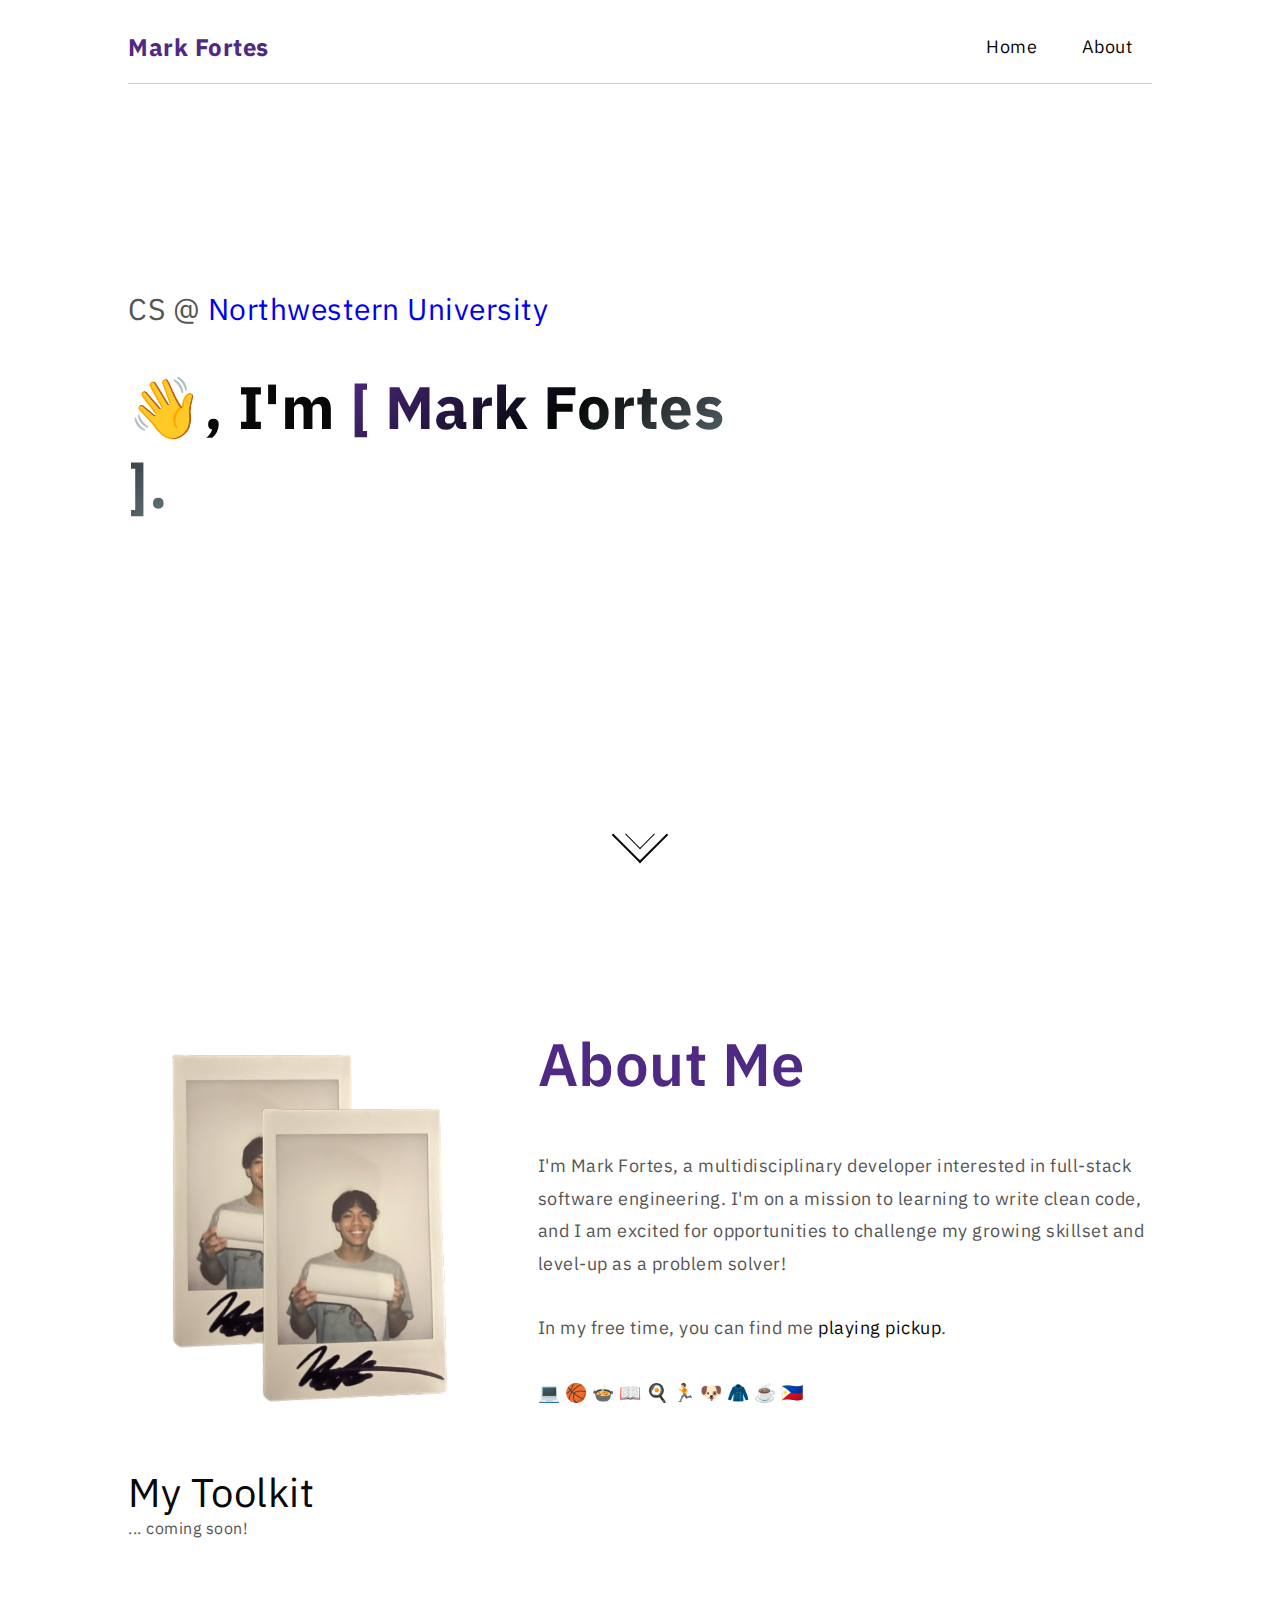
==== index.html @ 52447f6c "changed About Me photo, replaced last section, WIP" ====
<!DOCTYPE html>
<html lang="en">
<head>  
    <meta charset="UTF-8">
    <meta http-equiv="X-UA-Compatible" content="IE=edge">
    <meta name="viewport" content="width=device-width, initial-scale=1.0">
    <title>Personal Website</title>
    <link rel="stylesheet" href="style.css">
    <link rel="preconnect" href="https://fonts.googleapis.com">
    <link rel="preconnect" href="https://fonts.gstatic.com" crossorigin>
    <link href="https://fonts.googleapis.com/css2?family=Anuphan&display=swap" rel="stylesheet">

</head>
<body>
    <div id="header">
        <div class="container" id="Home">
            <nav>
                <h2 class="logo">Mark Fortes</h2>
                <ul>
                    <li><a href="#Home">Home</a></li>
                    <li><a href="#About">About</a></li>
                    <!-- <li><a href="#">Experience</a></li>
                    <li><a href="#">Projects</a></li>
                    <li><a href="#">Contact</a></li> -->
                </ul>
            </nav>
            <hr>
            <div class="header-text">
                <p>CS @ <span class="NU"><a class="link" href="https://www.northwestern.edu/">Northwestern University</a></span></p>
                <br>
                <img class= "me-img" src="images/me1.jpg" alt="me">
                <h1 class="title_name">👋, I'm <span class="my-name">[ Mark Fortes ].</span></h1>
            </div>
        </div>
        <div class="arrow">
        </div>
    </div>
    <div id="About">
        <div class="container">
            <div class="row">
                <div class="about-col-1">
                    <div class="image-stack">
                        <div class="image-top">
                            <img src="images/polaroid.png">
                        </div>
                        <div class="image-bottom">
                            <img src="images/polaroid.png">
                        </div>
                    </div>
                    
                </div>
                <div class="about-col-2">
                    <h1 class="sub-title">About Me</h1>
                    <br>
                    <p>
                        I'm Mark Fortes, a multidisciplinary developer interested in full-stack software engineering.
                        I'm on a mission to learning to write clean code, and I am excited for opportunities
                        to challenge my growing skillset and level-up as a problem solver!
                        <br>
                        <br>
                        In my free time, you can find me <span id="word"></span>.
                        <br>
                        <br>
                        💻  🏀  🍲  📖  🍳  🏃  🐶  🧥  ☕️  🇵🇭
                    </p>
                </div>
            </div>
            <br>
            <br>
            <div class="toolkit">
                <h1 class="toolkit-header">My Toolkit</h1>
                <p>... coming soon!</p>
            </div>

            </ul>
            
        </div>
    </div>
    <script src="scripts/main.js"></script>
</body>
</html>
---- style.css ----
*{
    margin:0;
    padding:0;
    font-family: 'Anuphan', sans-serif;
    box-sizing: border-box;
    scroll-behavior: smooth;
}

body{
    background: #fff;
    color: #555555;
    letter-spacing: 0.5px;
}

hr{
    background-color:#9e9e9e;
    height: 1px;
    border:none;
    opacity:50%;
}

#header, #about{
    width: 100%;
    height: 100vh;
    background-size: cover;
    background-position: center;
}

.container{
    padding: 10px 10%;
}

nav{
    display:flex;
    align-items: center;
    justify-content: space-between;
    flex-wrap: wrap;
    padding-top: 15px;
    padding-bottom: 15px;
}

.logo{
    color: #4E2A84
}

nav ul li{
    display: inline-block;
    list-style: none;
    margin: 10px 20px;
}

nav ul li a{
    color: #080808;
    text-decoration: none;
    font-size: 18px;
    position: relative;
    
}

nav ul li a::after{
    content: '';
    width: 0;
    height: 3px;
    background: #4E2A84;
    position: absolute;
    left: 0;
    bottom: -6px;
    transition: 0.5s;
}

nav ul li a:hover::after{
    width: 100%;

}

.header-text{
    margin-top: 20%;
    font-size: 30px;
}

.header-text h1{
    font-size: 60px;
    margin-top: 20px;
    display: inline;
}


.header-text h1 span{
    color: #4E2A84;
}

.NU{
    color: #4E2A84;
}

.link{
    text-decoration:none;
}

h1{
    color:#080808;
}

.my-name{
    background-size: auto auto;
    background-clip: border-box;
    background-size: 200% auto;
    background-image: linear-gradient(
    -225deg,
    #4E2A84 0%,
    #020504 29%,
    #99b0bc 67%,
    #ffae26 100%
    );
    animation: textclip 3s linear infinite;
    background-clip: text;
  -webkit-background-clip: text;
  -webkit-text-fill-color: transparent;
}

@keyframes textclip {
    to {
      background-position: 200% center;
    }
  }

.me-img{
    width: 378px;
    height: 425px;
    float: right;
    border-radius: 100%;
    position:relative;
    bottom: 175px;
    right:0px;
    animation: fadeIn 6s;
    -webkit-animation: fadeIn 6s;
    -moz-animation: fadeIn 6s;
    -o-animation: fadeIn 6s;
    -ms-animation: fadeIn 6s;
}

@keyframes fadeIn{
    0% {opacity: 0;}
    100% {opacity: 1;}
}

@-moz-keyframes fadeIn {
  0% { opacity: 0; }
  100% { opacity: 1; }
}

@-webkit-keyframes fadeIn {
  0% { opacity: 0; }
  100% { opacity: 1; }
}

@-o-keyframes fadeIn {
  0% { opacity: 0; }
  100% { opacity: 1; }
}

@-ms-keyframes fadeIn {
  0% { opacity: 0; }
  100% { opacity: 1; }
}

.arrow, .arrow:before{
    position:absolute;
    left:50%;
    animation: fadeIn 7s;
    -webkit-animation: fadeIn 7s;
    -moz-animation: fadeIn 7s;
    -o-animation: fadeIn 7s;
    -ms-animation: fadeIn 7s;
}
  

.arrow{
    width:40px;
    height:40px;
    bottom: 5%;
    margin:-20px 0 0 -20px;
    -webkit-transform: rotate(45deg);
    -moz-transform: rotate(45deg);
    -o-transform: rotate(45deg);
    -ms-transform: rotate(45deg);
    transform: rotate(45deg);
    border-top:none;
    border-left:none;
    border-bottom:2px #080808 solid;
    border-right:2px #080808 solid;
}

.arrow:before{
    content:'';
    height:20px;
    width:20px;
    top:50%;
    margin:-10px 0 0 -10px;
    border-top:none;
    border-left:none;
    border-bottom: 1px #080808 solid;
    border-right: 1px #080808 solid;
    animation-duration: 2s;
    animation-iteration-count: infinite;
    animation-name:arrow;
}

@keyframes arrow{
    0% {opacity: 1;}
    100% {
        opacity: 0;
        transform: translate(-10px, -10px);
    }
}

#About{
    padding: 100px 0px 0px 0px;
    height: 100vh;
}

.row{
    display:flex;
    justify-content: space-between;
    flex-wrap: wrap;
}

.about-col-1{
    flex-basis: 35%;
}

.image-stack{
    display:grid;
    position:relative;
    grid-template-columns: repeat(12, lfr);
}

.image-bottom{
    grid-column: 4 / -1;
    grid-row: 1;
    display:block;
}

.image-top{
    grid-column: 2 / span 3;
    grid-row: 1;
    padding-top: 20%;
    z-index: 1;
    display:block;

}

.about-col-1 img{
    width:100%;
    border-radius: 7%;
}

.about-col-2{
    flex-basis:60%;
    line-height: 1.8;
    font-size: 18px;
}

#word{
    color:#080808;
}

.sub-title{
    font-size:60px;
    font-weight:600;
    color: #4E2A84;
}

#services{
    padding: 30px 0;
}

.services-list{
    display:grid;
    grid: auto-flow / 1fr;
    margin-top:50px;
    text-align:center;
}

.services-img{
    width:100px;
    display:block;
    margin-left: auto;
    margin-right: auto;
    margin-top: 15px;
}

.services-img1{
    width:112px;
    display:block;
    margin-left: auto;
    margin-right: auto;
    margin-top: 15px;
}

.toolkit-header {
    font-size:40px;
    font-weight:400;
    color: #080808;
}
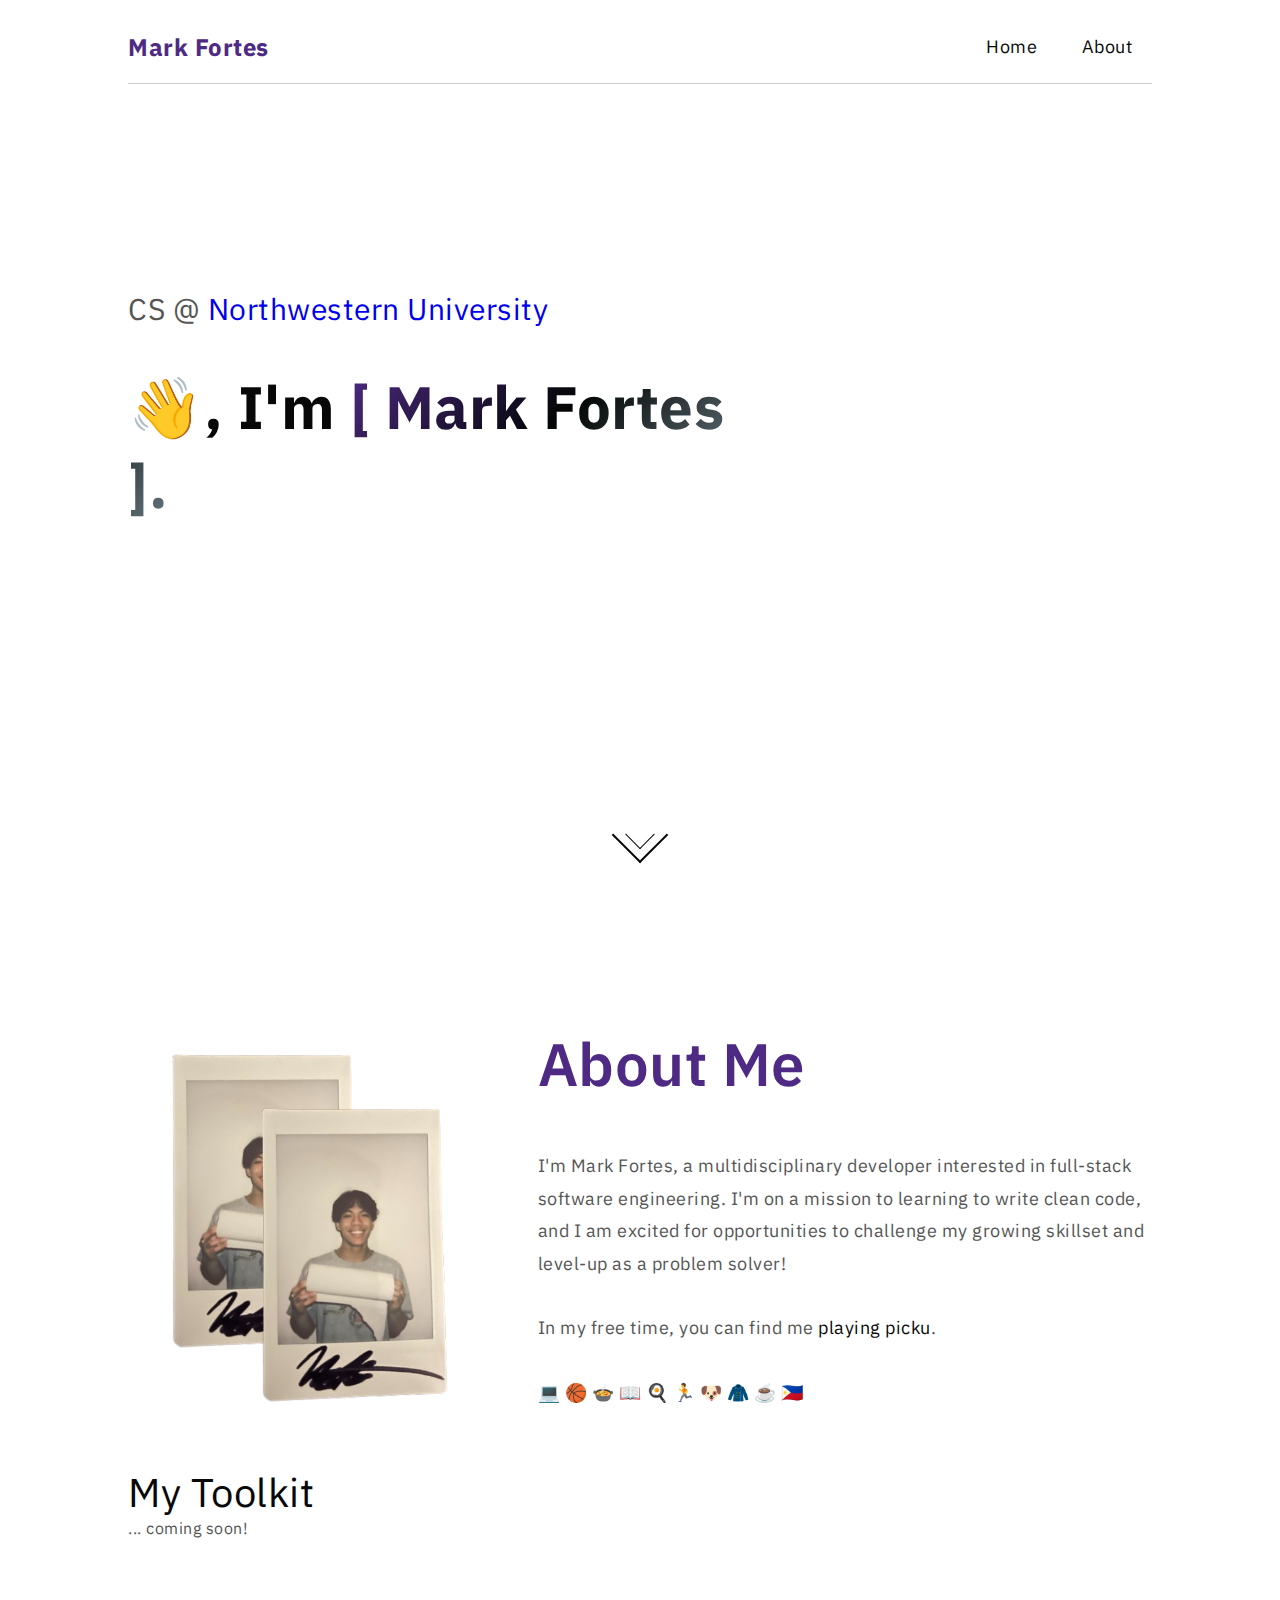
==== commit a332e3f3: "added js button click secret feature" ====
--- a/index.html
+++ b/index.html
@@ -15,7 +15,7 @@
     <div id="header">
         <div class="container" id="Home">
             <nav>
-                <h2 class="logo">Mark Fortes</h2>
+                <h2 id="logo">Mark Fortes</h2>
                 <ul>
                     <li><a href="#Home">Home</a></li>
                     <li><a href="#About">About</a></li>
--- a/style.css
+++ b/style.css
@@ -39,8 +39,9 @@
     padding-bottom: 15px;
 }
 
-.logo{
-    color: #4E2A84
+#logo{
+    color: #4E2A84;
+    cursor: pointer;
 }
 
 nav ul li{
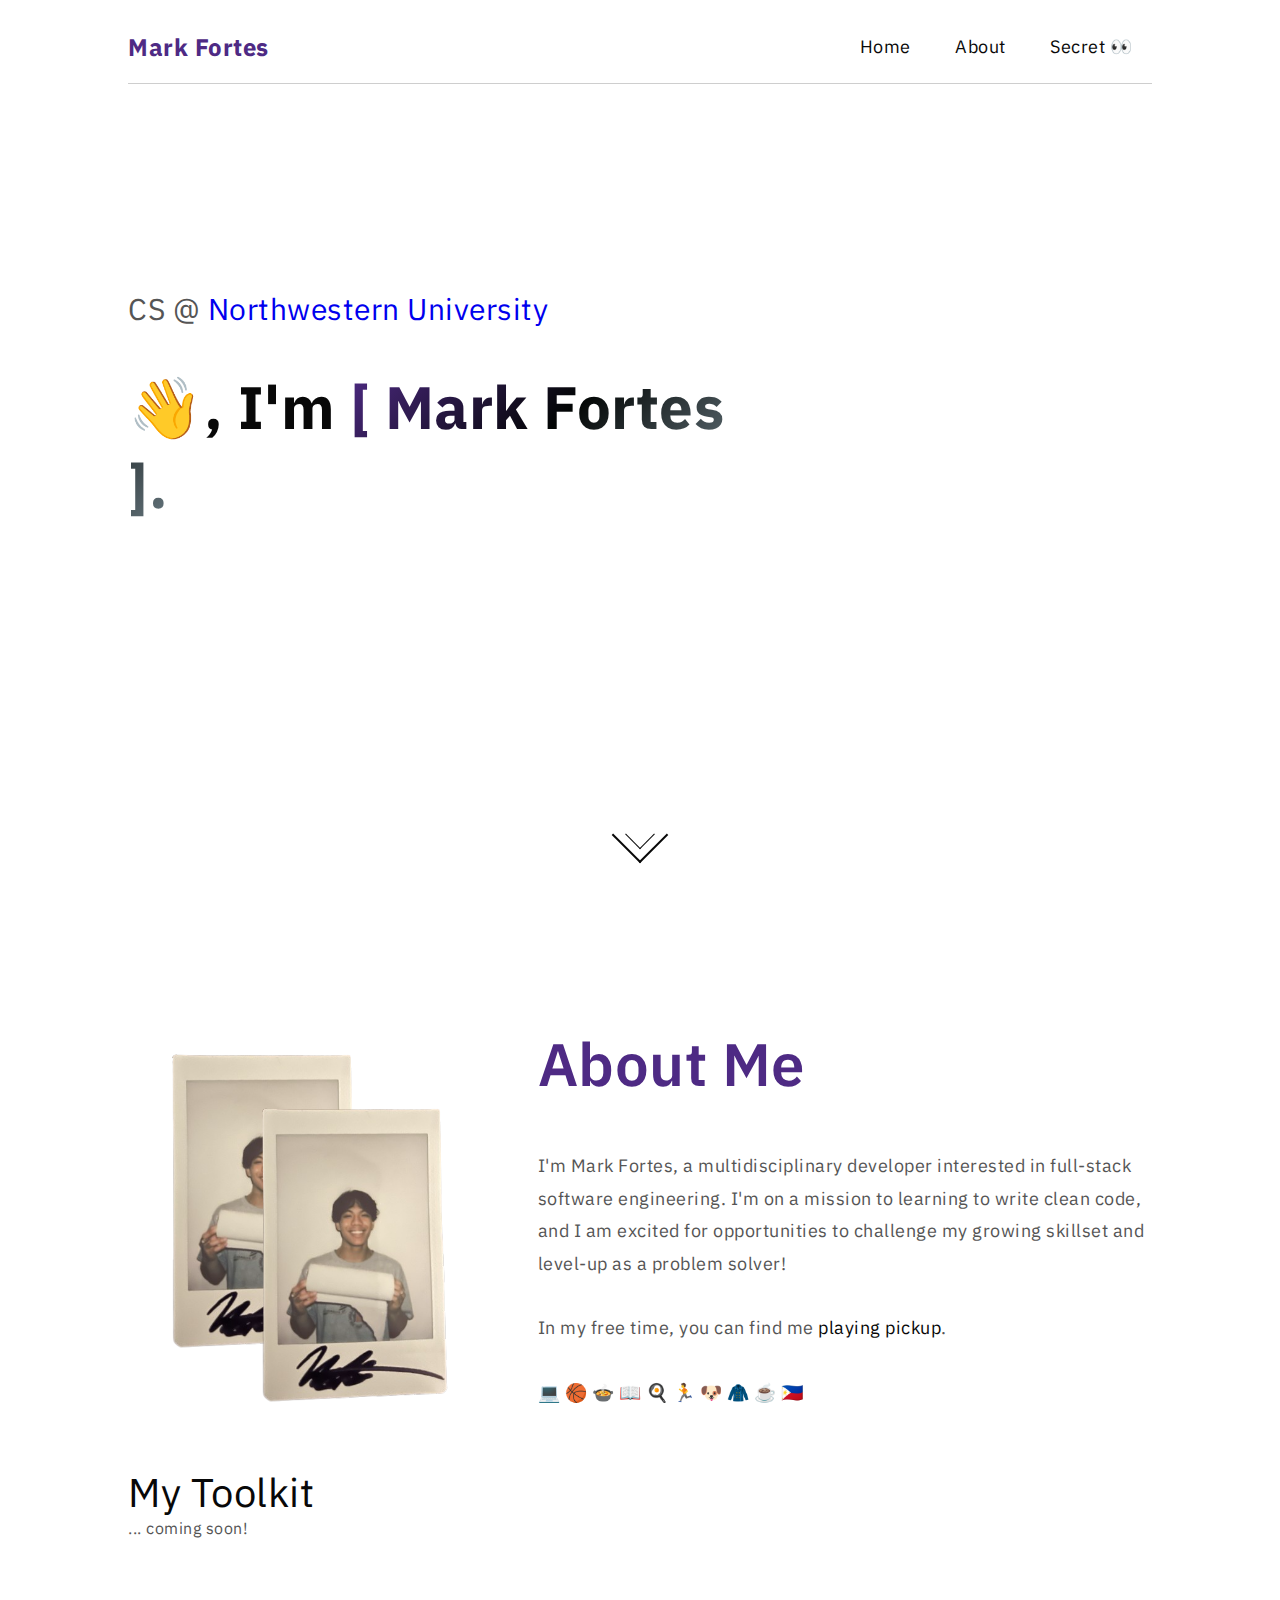
==== commit 99d6e91a: "surprise for special someone added" ====
--- a/index.html
+++ b/index.html
@@ -19,6 +19,7 @@
                 <ul>
                     <li><a href="#Home">Home</a></li>
                     <li><a href="#About">About</a></li>
+                    <li class="secret-button" onclick="showPasswordPrompt()"><a>Secret 👀</a> </li>
                     <!-- <li><a href="#">Experience</a></li>
                     <li><a href="#">Projects</a></li>
                     <li><a href="#">Contact</a></li> -->
--- a/style.css
+++ b/style.css
@@ -17,6 +17,10 @@
     height: 1px;
     border:none;
     opacity:50%;
+}
+
+.secret-button {
+    cursor: pointer;
 }
 
 #header, #about{
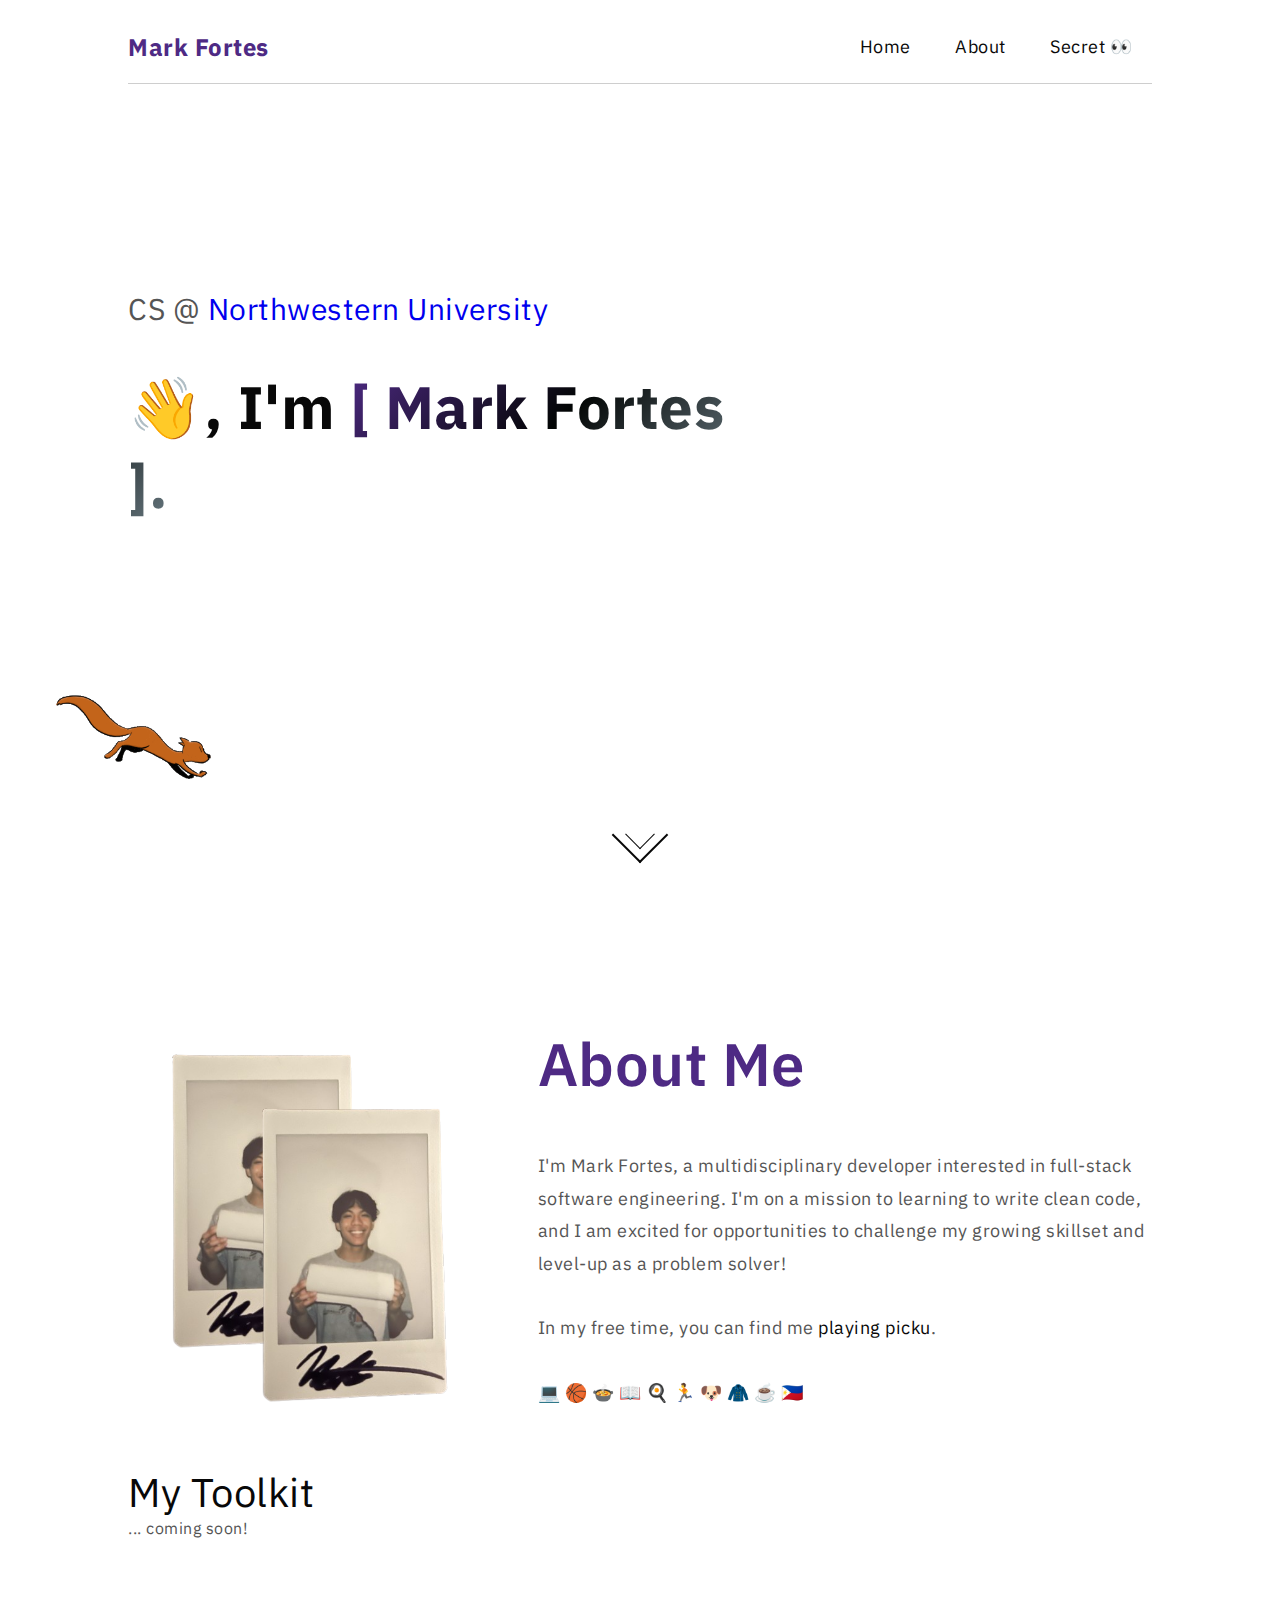
==== commit 2a062b49: "added cool interactive squirrel" ====
--- a/index.html
+++ b/index.html
@@ -36,6 +36,7 @@
         <div class="arrow">
         </div>
     </div>
+    <img id="animal" src="images/squirrel.gif" alt="">
     <div id="About">
         <div class="container">
             <div class="row">
--- a/style.css
+++ b/style.css
@@ -308,3 +308,30 @@
     font-weight:400;
     color: #080808;
 }
+
+#animal {
+    width: 300px;
+    height: auto;
+    bottom: 1%;
+    position: absolute;
+    animation: linear infinite;
+    animation-direction: normal;
+    animation-name: run;
+    animation-duration: 4s;
+    -webkit-animation: linear infinite;
+    -webkit-animation-name: run;
+    -webkit-animation-duration: 4s;
+    transition: transform 1s ease-in-out;
+  }
+  @keyframes run {
+    0% {
+      left: 0;
+    }
+    100% {
+      left: 100%;    
+    }
+  }
+
+  #animal.rotate {
+    transform: rotate(360deg);
+  }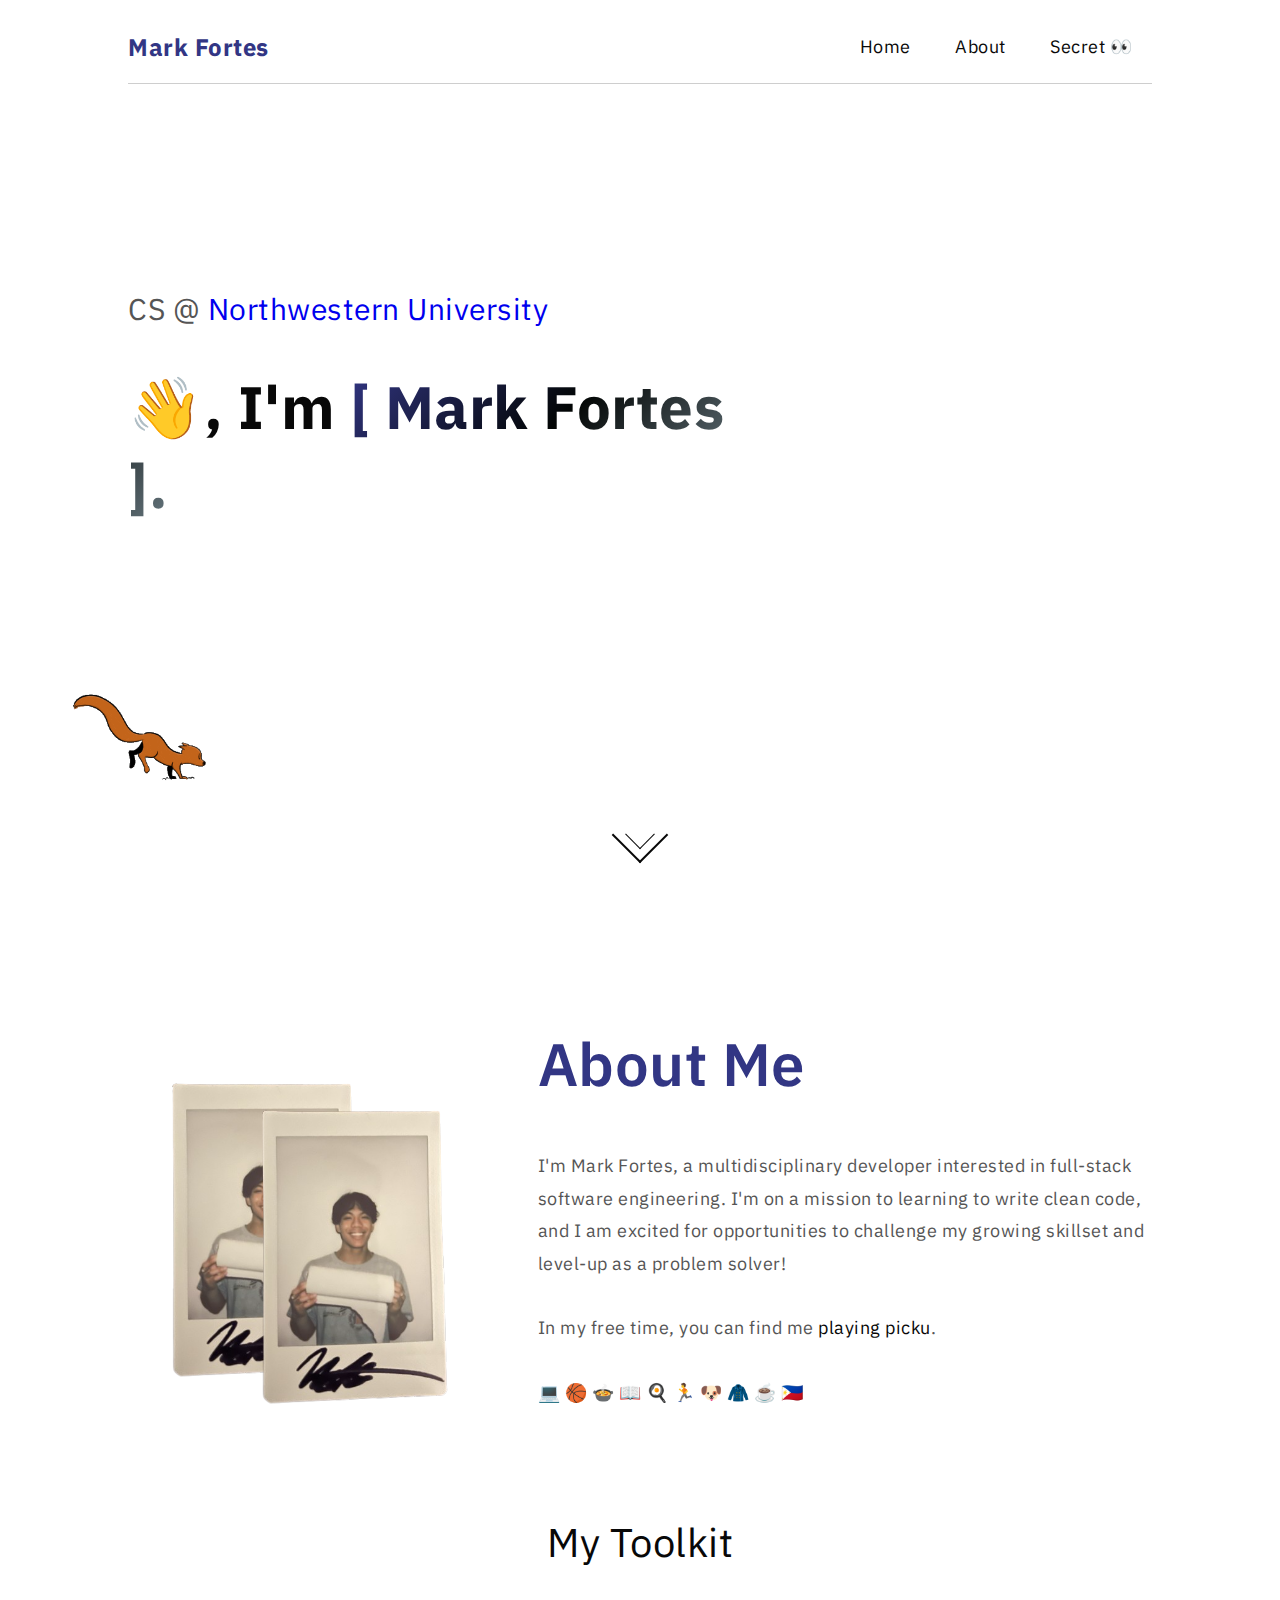
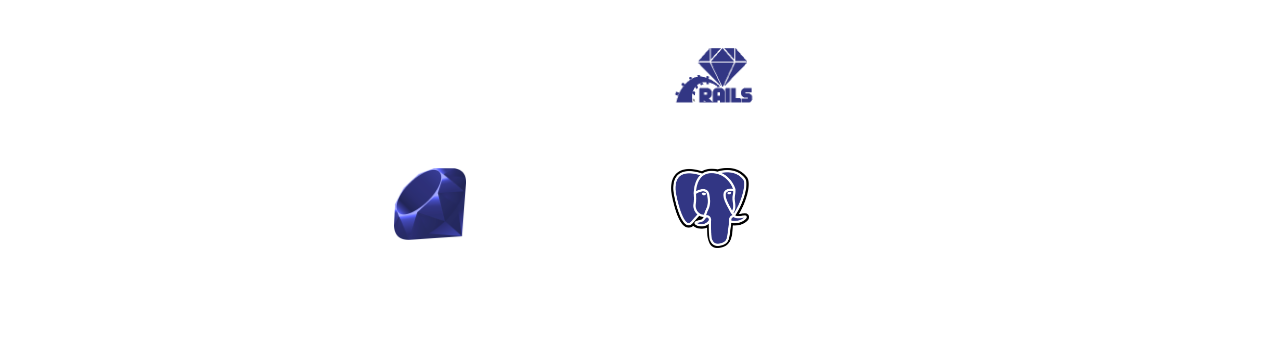
==== commit ab8ddd85: "added icons to toolkit section" ====
--- a/index.html
+++ b/index.html
@@ -3,13 +3,13 @@
 <head>  
     <meta charset="UTF-8">
     <meta http-equiv="X-UA-Compatible" content="IE=edge">
-    <meta name="viewport" content="width=device-width, initial-scale=1.0">
+    <meta name="viewport" content="width=device-width, initial-scale=1, maximum-scale=1, user-scalable=no">
     <title>Personal Website</title>
-    <link rel="stylesheet" href="style.css">
+    <link rel="stylesheet" href="styles.css">
     <link rel="preconnect" href="https://fonts.googleapis.com">
     <link rel="preconnect" href="https://fonts.gstatic.com" crossorigin>
     <link href="https://fonts.googleapis.com/css2?family=Anuphan&display=swap" rel="stylesheet">
-
+    <script src="https://kit.fontawesome.com/fab075e80c.js" crossorigin="anonymous"></script>
 </head>
 <body>
     <div id="header">
@@ -71,10 +71,59 @@
             <br>
             <div class="toolkit">
                 <h1 class="toolkit-header">My Toolkit</h1>
-                <p>... coming soon!</p>
+                <ul class="toolkit-list">
+                    <li>
+                        <div class="toolkit-item">
+                            <i class="fa-brands fa-html5 fa-5x"></i>
+                        </div>
+                    </li>
+                    <li>
+                        <div class="toolkit-item">
+                            <i class="fa-brands fa-python fa-5x"></i>
+                        </div>
+                    </li>
+                    <li>
+                        <div class="toolkit-item">
+                            <i class="fa-brands fa-square-js fa-5x"></i>
+                        </div>
+                    </li>
+                    <li>
+                        <div class="toolkit-item">
+                            <img class="rails" src="images/rails.png">
+                        </div>
+                    </li>
+                    <li>
+                        <div class="toolkit-item">
+                            <i class="fa-brands fa-react fa-5x"></i>
+                        </div>
+                    </li>
+                    <li>
+                        <div class="toolkit-item">
+                            <i class="fa-brands fa-square-git fa-5x"></i>
+                        </div>
+                    </li>
+                    <li>
+                        <div class="toolkit-item">
+                            <img class="ruby" src="images/ruby.png">
+                        </div>
+                    </li>
+                    <li>
+                        <div class="toolkit-item">
+                            <i class="fa-brands fa-github fa-5x"></i>
+                        </div>
+                    </li>
+                    <li>
+                        <div class="toolkit-item">
+                            <img src="images/elephant.png">
+                        </div>
+                    </li>
+                    <li>
+                        <div class="toolkit-item">
+                            <i class="fa-brands fa-css3-alt fa-5x"></i>
+                        </div>
+                    </li>
+                </ul>
             </div>
-
-            </ul>
             
         </div>
     </div>
--- a/styles.css
+++ b/styles.css
@@ -0,0 +1,432 @@
+/* Mobile Styles */
+@media only screen and (max-width: 768px) {
+    #header, #About {
+        height: auto;
+    }
+
+    .header-text {
+        margin-top: 10%;
+        font-size: 24px;
+    }
+
+    .me-img {
+        width: 100%;
+        height: auto;
+        position: static;
+        margin-top: 20px;
+    }
+
+    .arrow, .arrow:before {
+        display: none;
+    }
+
+    .about-col-1, .about-col-2 {
+        flex-basis: 100%;
+        text-align: center;
+    }
+
+    .image-stack {
+        display: block;
+    }
+}
+
+/* Tablet Styles */
+@media only screen and (min-width: 768px) and (max-width: 1024px) {
+    .header-text {
+        font-size: 36px;
+    }
+}
+
+
+*{
+    margin:0;
+    padding:0;
+    font-family: 'Anuphan', sans-serif;
+    box-sizing: border-box;
+    scroll-behavior: smooth;
+}
+
+body{
+    background: #fff;
+    color: #555555;
+    letter-spacing: 0.5px;
+}
+
+hr{
+    background-color:#9e9e9e;
+    height: 1px;
+    border:none;
+    opacity:50%;
+}
+
+.secret-button {
+    cursor: pointer;
+}
+
+#header, #about{
+    width: 100%;
+    height: 100vh;
+    background-size: cover;
+    background-position: center;
+}
+
+.container{
+    padding: 10px 10%;
+}
+
+nav{
+    display:flex;
+    align-items: center;
+    justify-content: space-between;
+    flex-wrap: wrap;
+    padding-top: 15px;
+    padding-bottom: 15px;
+}
+
+#logo{
+    color: #323684;
+    cursor: pointer;
+}
+
+nav ul li{
+    display: inline-block;
+    list-style: none;
+    margin: 10px 20px;
+}
+
+nav ul li a{
+    color: #080808;
+    text-decoration: none;
+    font-size: 18px;
+    position: relative;
+    
+}
+
+nav ul li a::after{
+    content: '';
+    width: 0;
+    height: 3px;
+    background: #323684;
+    position: absolute;
+    left: 0;
+    bottom: -6px;
+    transition: 0.5s;
+}
+
+nav ul li a:hover::after{
+    width: 100%;
+
+}
+
+.header-text{
+    margin-top: 20%;
+    font-size: 30px;
+}
+
+.header-text h1{
+    font-size: 60px;
+    margin-top: 20px;
+    display: inline;
+}
+
+
+.header-text h1 span{
+    color: #323684;
+}
+
+.NU{
+    color: #4E2A84;
+}
+
+.link{
+    text-decoration:none;
+}
+
+h1{
+    color:#080808;
+}
+
+.my-name{
+    background-size: auto auto;
+    background-clip: border-box;
+    background-size: 200% auto;
+    background-image: linear-gradient(
+    -225deg,
+    #323684 0%,
+    #020504 29%,
+    #99b0bc 67%,
+    #ffae26 100%
+    );
+    animation: textclip 3s linear infinite;
+    background-clip: text;
+  -webkit-background-clip: text;
+  -webkit-text-fill-color: transparent;
+}
+
+@keyframes textclip {
+    to {
+      background-position: 200% center;
+    }
+  }
+
+.me-img{
+    width: 378px;
+    height: 425px;
+    float: right;
+    border-radius: 100%;
+    position:relative;
+    bottom: 175px;
+    right:0px;
+    animation: fadeIn 6s;
+    -webkit-animation: fadeIn 6s;
+    -moz-animation: fadeIn 6s;
+    -o-animation: fadeIn 6s;
+    -ms-animation: fadeIn 6s;
+}
+
+@keyframes fadeIn{
+    0% {opacity: 0;}
+    100% {opacity: 1;}
+}
+
+@-moz-keyframes fadeIn {
+  0% { opacity: 0; }
+  100% { opacity: 1; }
+}
+
+@-webkit-keyframes fadeIn {
+  0% { opacity: 0; }
+  100% { opacity: 1; }
+}
+
+@-o-keyframes fadeIn {
+  0% { opacity: 0; }
+  100% { opacity: 1; }
+}
+
+@-ms-keyframes fadeIn {
+  0% { opacity: 0; }
+  100% { opacity: 1; }
+}
+
+.arrow, .arrow:before{
+    position:absolute;
+    left:50%;
+    animation: fadeIn 7s;
+    -webkit-animation: fadeIn 7s;
+    -moz-animation: fadeIn 7s;
+    -o-animation: fadeIn 7s;
+    -ms-animation: fadeIn 7s;
+}
+  
+
+.arrow{
+    width:40px;
+    height:40px;
+    bottom: 5%;
+    margin:-20px 0 0 -20px;
+    -webkit-transform: rotate(45deg);
+    -moz-transform: rotate(45deg);
+    -o-transform: rotate(45deg);
+    -ms-transform: rotate(45deg);
+    transform: rotate(45deg);
+    border-top:none;
+    border-left:none;
+    border-bottom:2px #080808 solid;
+    border-right:2px #080808 solid;
+}
+
+.arrow:before{
+    content:'';
+    height:20px;
+    width:20px;
+    top:50%;
+    margin:-10px 0 0 -10px;
+    border-top:none;
+    border-left:none;
+    border-bottom: 1px #080808 solid;
+    border-right: 1px #080808 solid;
+    animation-duration: 2s;
+    animation-iteration-count: infinite;
+    animation-name:arrow;
+}
+
+@keyframes arrow{
+    0% {opacity: 1;}
+    100% {
+        opacity: 0;
+        transform: translate(-10px, -10px);
+    }
+}
+
+#About{
+    padding: 100px 0px 0px 0px;
+    height: 100vh;
+}
+
+.row{
+    display:flex;
+    justify-content: space-between;
+    flex-wrap: wrap;
+}
+
+.about-col-1{
+    flex-basis: 35%;
+}
+
+.image-stack{
+    display:grid;
+    position:relative;
+    grid-template-columns: repeat(12, lfr);
+}
+
+.image-bottom{
+    grid-column: 4 / -1;
+    grid-row: 1;
+    display:block;
+}
+
+.image-top{
+    grid-column: 2 / span 3;
+    grid-row: 1;
+    padding-top: 20%;
+    z-index: 1;
+    display:block;
+
+}
+
+.about-col-1 img{
+    width:100%;
+    border-radius: 7%;
+}
+
+.about-col-2{
+    flex-basis:60%;
+    line-height: 1.8;
+    font-size: 18px;
+}
+
+#word{
+    color:#080808;
+}
+
+.sub-title{
+    font-size:60px;
+    font-weight:600;
+    color: #323684;
+}
+
+#services{
+    padding: 30px 0;
+}
+
+.services-list{
+    display:grid;
+    grid: auto-flow / 1fr;
+    margin-top:50px;
+    text-align:center;
+}
+
+.services-img{
+    width:100px;
+    display:block;
+    margin-left: auto;
+    margin-right: auto;
+    margin-top: 15px;
+}
+
+.services-img1{
+    width:112px;
+    display:block;
+    margin-left: auto;
+    margin-right: auto;
+    margin-top: 15px;
+}
+
+.toolkit-header {
+    font-size:40px;
+    font-weight:400;
+    color: #080808;
+}
+
+#animal {
+    width: 300px;
+    height: auto;
+    bottom: 1%;
+    position: absolute;
+    animation: linear infinite;
+    animation-direction: normal;
+    animation-name: run;
+    animation-duration: 4s;
+    -webkit-animation: linear infinite;
+    -webkit-animation-name: run;
+    -webkit-animation-duration: 4s;
+    transition: transform 1s ease-in-out;
+  }
+  @keyframes run {
+    0% {
+      left: 0;
+    }
+    100% {
+      left: 100%;    
+    }
+  }
+
+  #animal.rotate {
+    transform: rotate(360deg);
+  }
+
+  .toolkit {
+    padding: 50px 0;
+    text-align: center;
+}
+
+.toolkit-header {
+    font-size: 40px;
+    font-weight: 400;
+    color: #080808;
+    margin-bottom: 30px;
+}
+
+.toolkit-list {
+    list-style: none;
+    display: flex;
+    justify-content: center;
+    flex-wrap: wrap;
+    max-width: 960px;
+    margin: 0 auto;
+}
+
+.toolkit-item {
+    width: 80px;
+    height: 80px;
+    margin: 30px;
+    position: relative;
+    perspective: 1000px;
+}
+
+.toolkit-item i, img {
+    width: 100%;
+    height: 100%;
+    object-fit: contain;
+    transition: transform 0.5s;
+    color: #323684;
+}
+
+.toolkit-item:hover i {
+    transform: rotateY(360deg);
+}
+
+.toolkit-item:hover img {
+    transform: rotateY(360deg);
+}
+
+.ruby {
+    width: 90%;
+    height: 90%;
+}
+
+.rails {
+    width: 120%;
+    height: 120%;
+}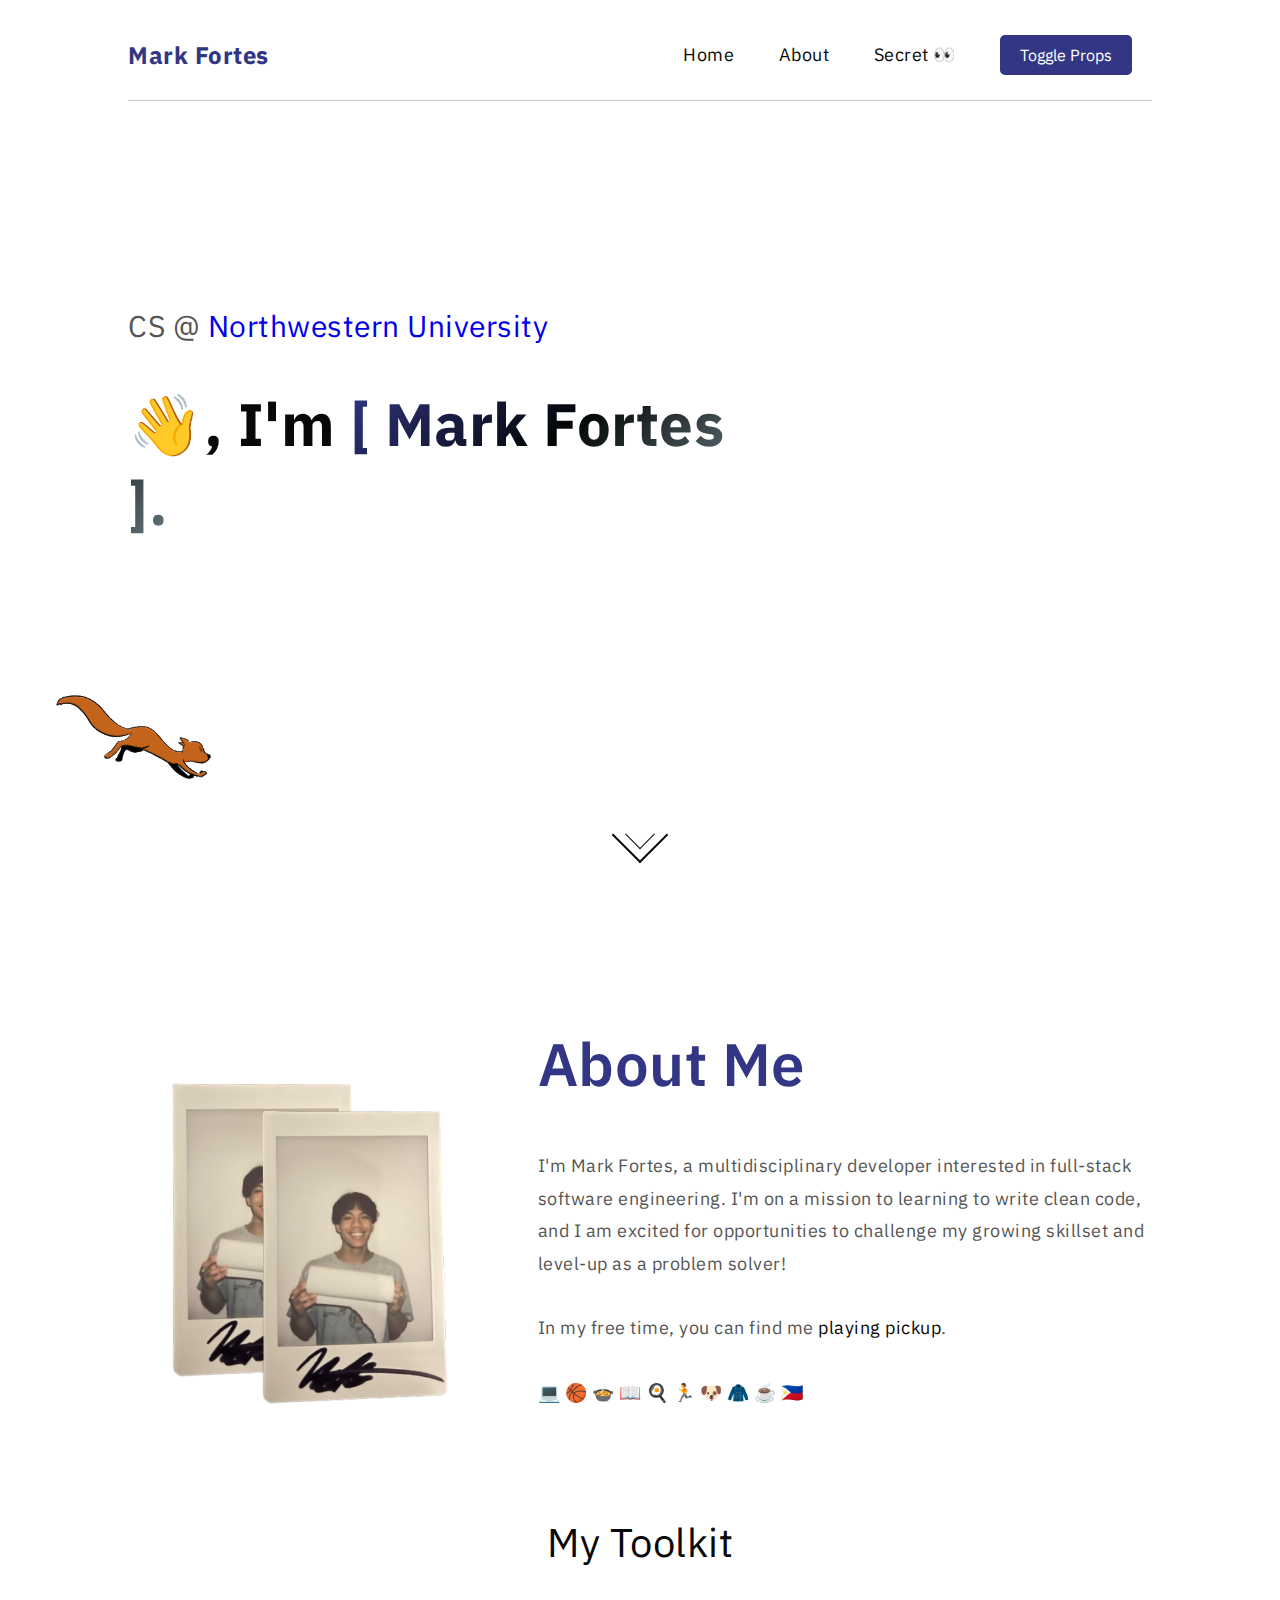
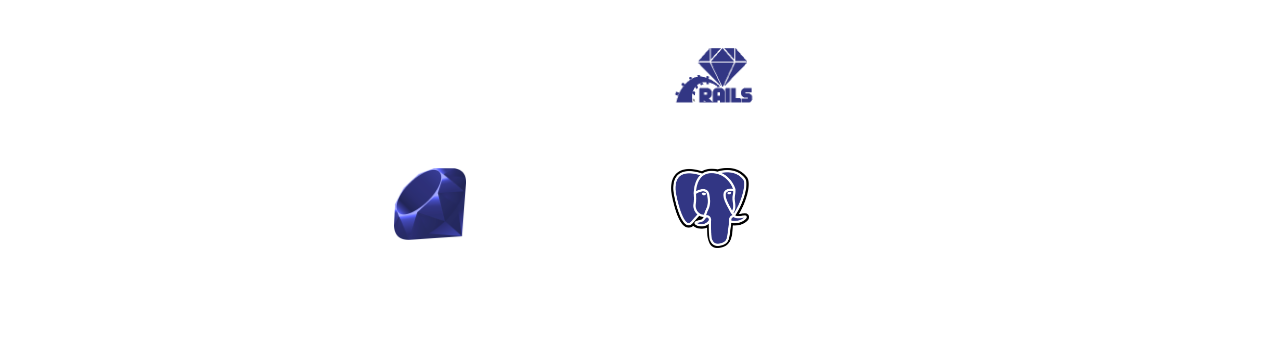
==== commit e8217c9e: "added movable props and toggle button" ====
--- a/index.html
+++ b/index.html
@@ -20,9 +20,14 @@
                     <li><a href="#Home">Home</a></li>
                     <li><a href="#About">About</a></li>
                     <li class="secret-button" onclick="showPasswordPrompt()"><a>Secret 👀</a> </li>
-                    <!-- <li><a href="#">Experience</a></li>
-                    <li><a href="#">Projects</a></li>
-                    <li><a href="#">Contact</a></li> -->
+                    <li>
+                        <button id="toggleButton">Toggle Props</button>
+                            <div id="drawer">
+                                <img class="draggable" src="images/mustache.png" alt="">
+                                <div class="draggable hat">🎩</div>
+                                <div class="draggable parrot">🦜</div>
+                            </div>
+                    </li>
                 </ul>
             </nav>
             <hr>
--- a/styles.css
+++ b/styles.css
@@ -429,4 +429,40 @@
 .rails {
     width: 120%;
     height: 120%;
+}
+
+.draggable {
+    position: absolute;
+    z-index: 10;
+    text-align: center;
+    cursor: move;
+    width: 50px;
+    height: 50px;
+    
+}
+
+.hat {
+    font-size: 150px;
+}
+
+.parrot {
+    font-size: 80px;
+}
+
+#drawer {
+    position: absolute;
+    display: none;
+    flex-direction: column;
+}
+
+#toggleButton {
+    background-color: #323684;
+    color: white;
+    border: none;
+    padding: 10px 20px;
+    text-align: center;
+    display: inline-block;
+    font-size: 16px;
+    cursor: pointer;
+    border-radius: 5px;
 }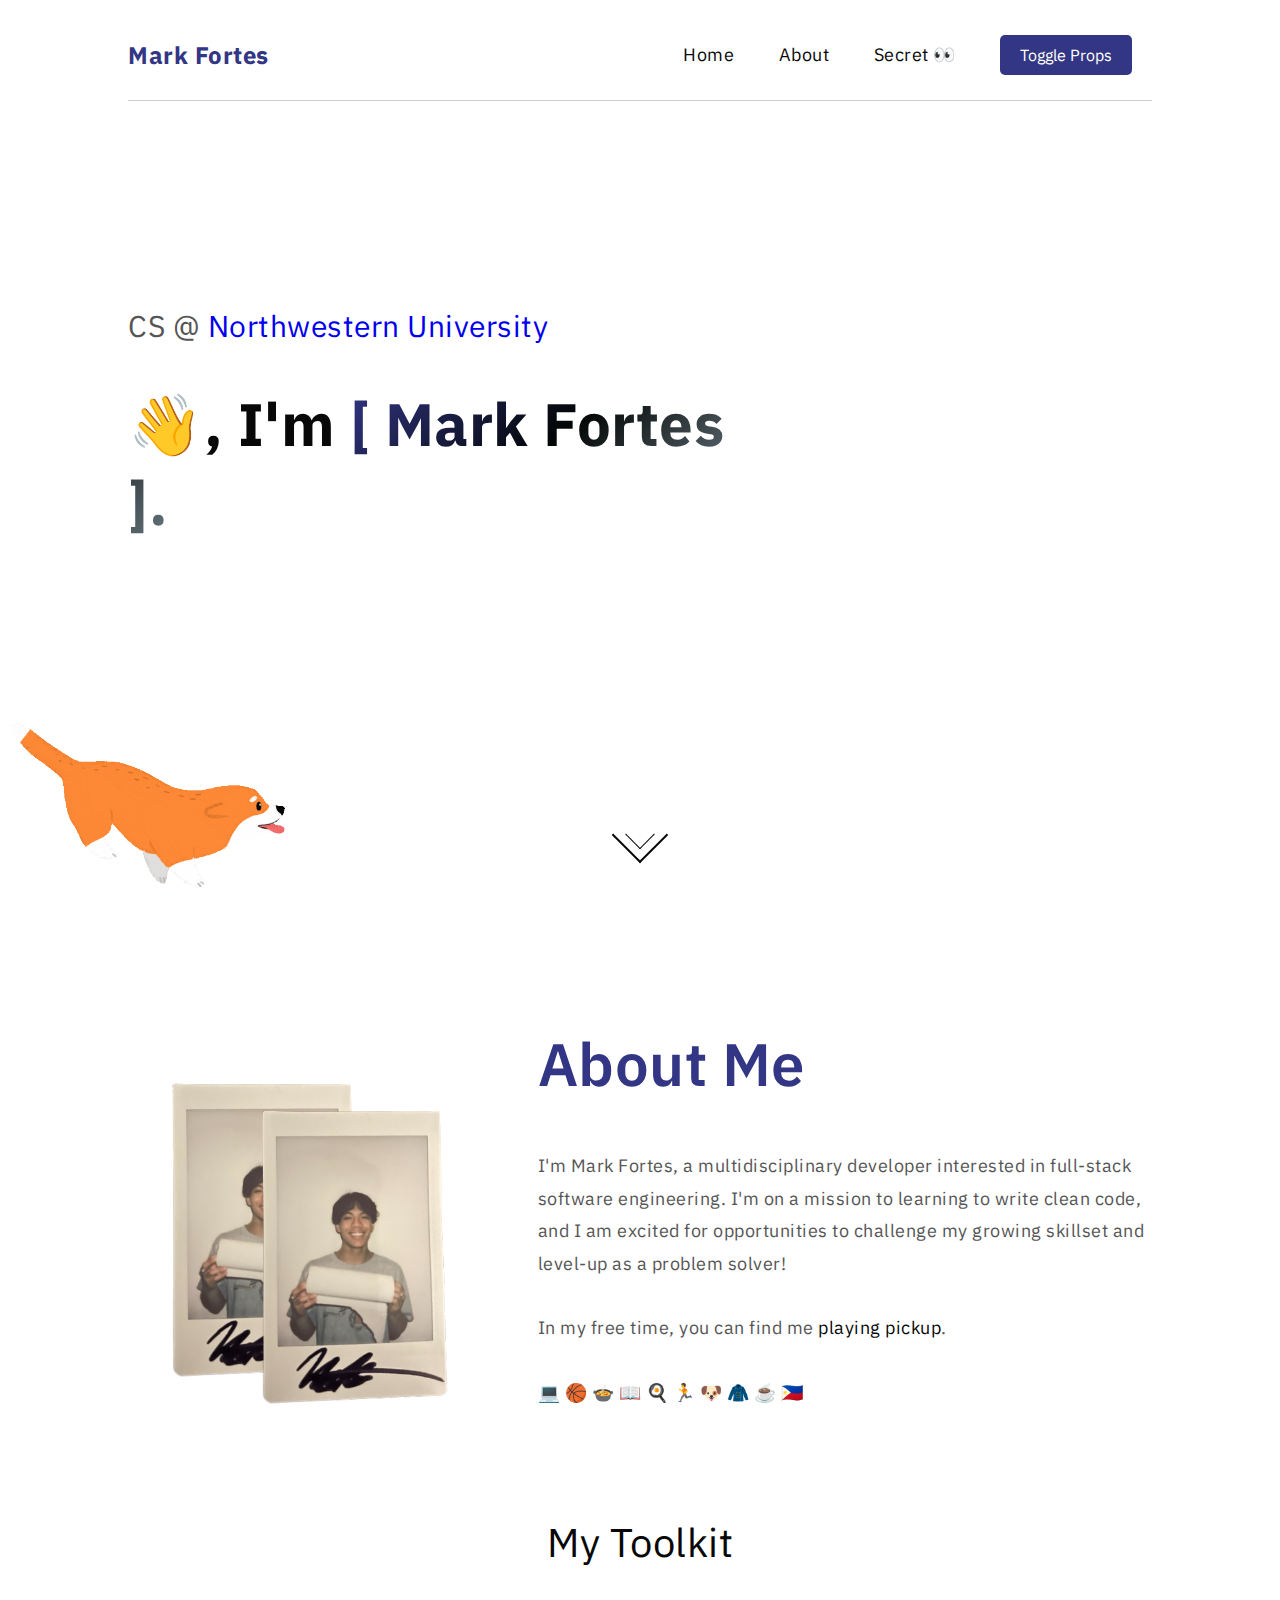
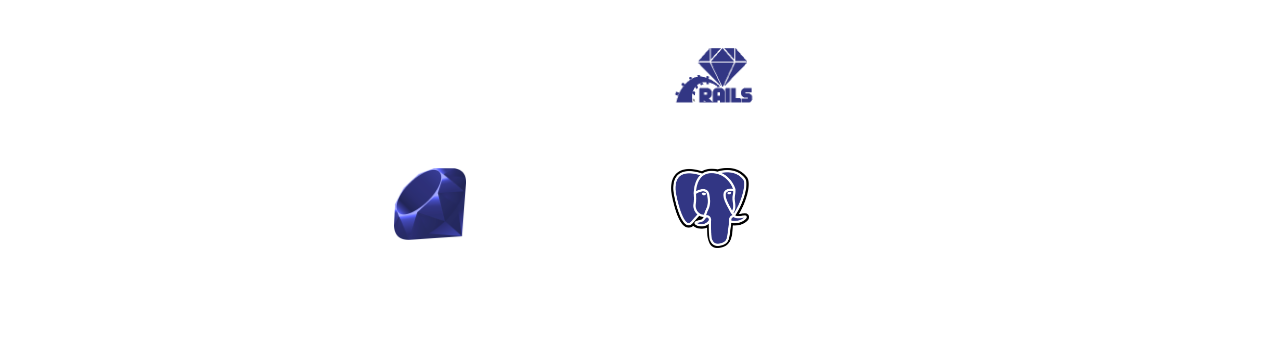
==== commit b3029b25: "changed running animal and changed to click functionality" ====
--- a/index.html
+++ b/index.html
@@ -41,7 +41,7 @@
         <div class="arrow">
         </div>
     </div>
-    <img id="animal" src="images/squirrel.gif" alt="">
+    <img id="animal" src="images/dog.gif" alt="">
     <div id="About">
         <div class="container">
             <div class="row">
--- a/styles.css
+++ b/styles.css
@@ -365,7 +365,7 @@
   }
   @keyframes run {
     0% {
-      left: 0;
+      left: -10%;
     }
     100% {
       left: 100%;    
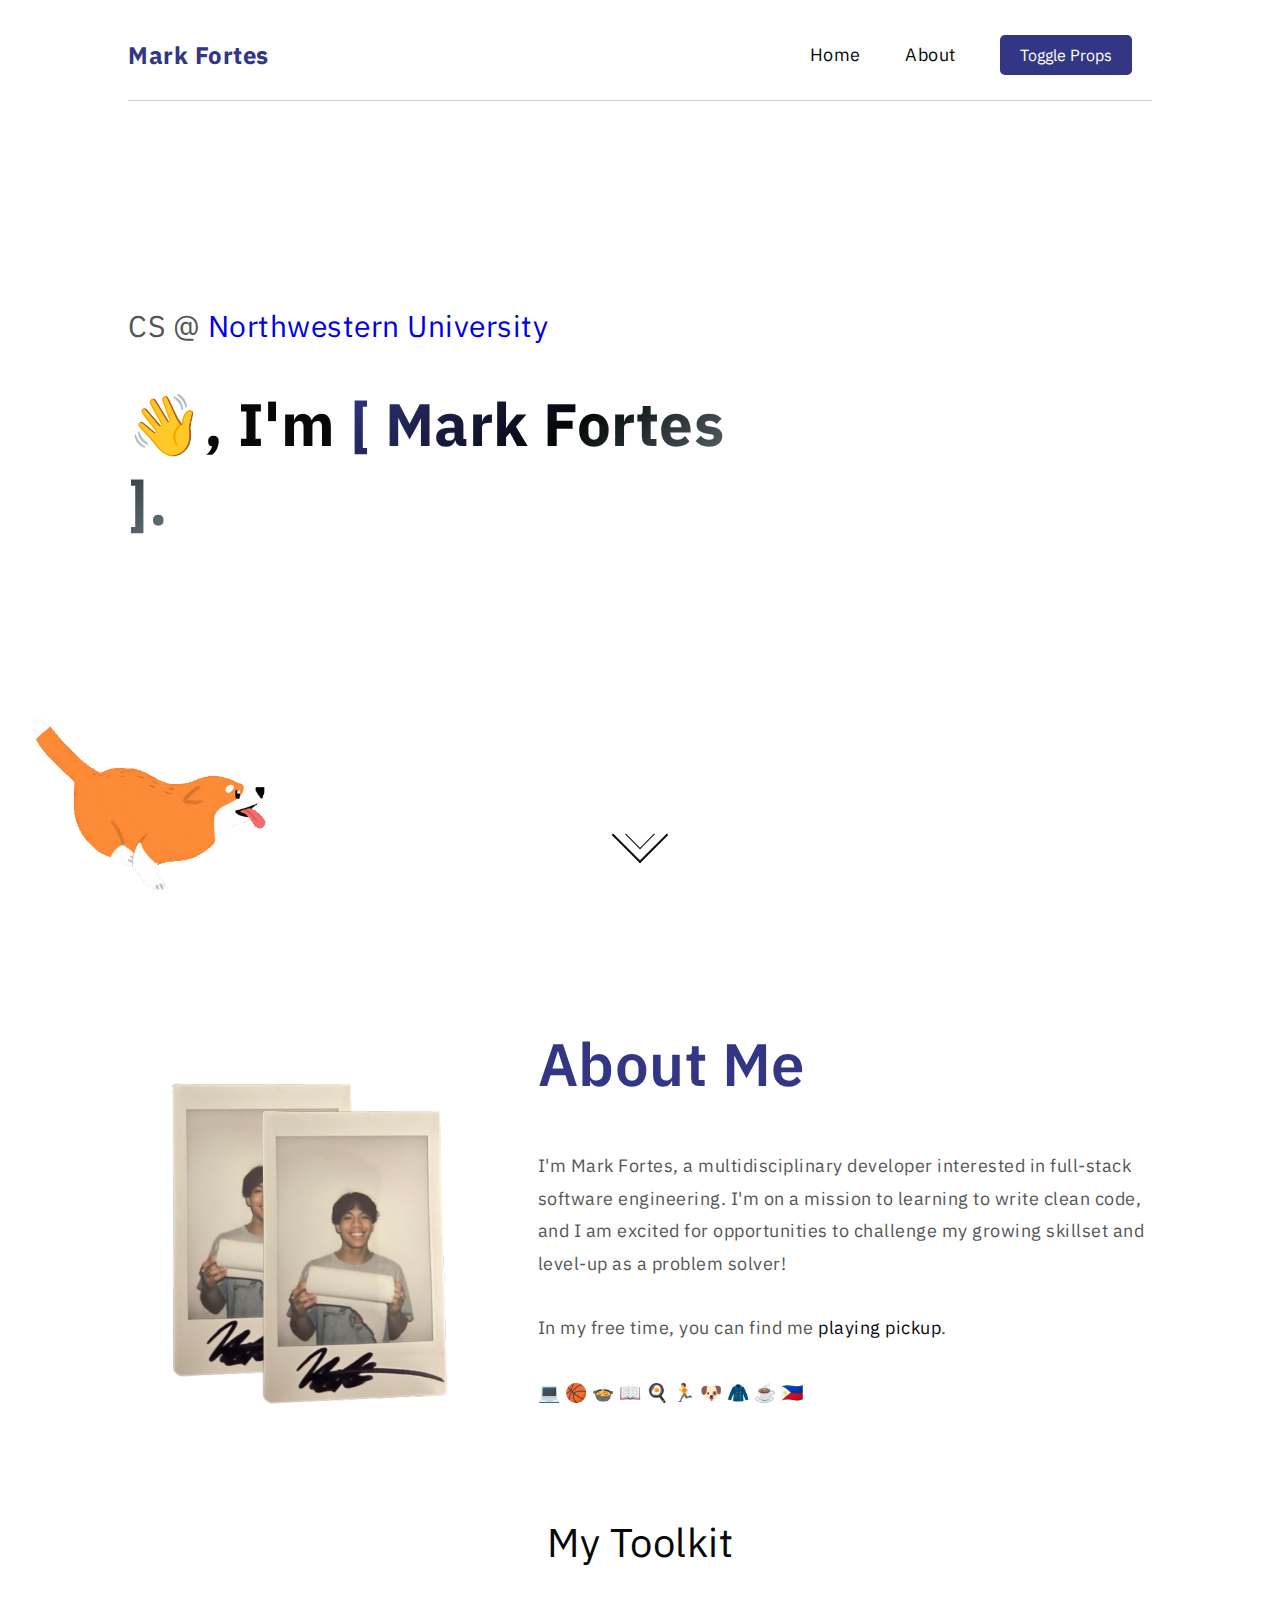
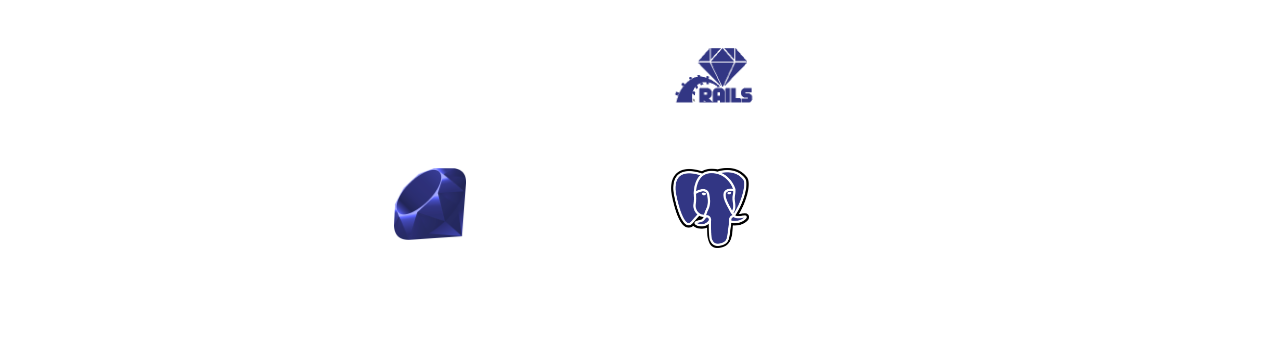
==== commit 3d56bdd9: "removed surprise for anna to make more professional" ====
--- a/index.html
+++ b/index.html
@@ -19,7 +19,6 @@
                 <ul>
                     <li><a href="#Home">Home</a></li>
                     <li><a href="#About">About</a></li>
-                    <li class="secret-button" onclick="showPasswordPrompt()"><a>Secret 👀</a> </li>
                     <li>
                         <button id="toggleButton">Toggle Props</button>
                             <div id="drawer">
--- a/styles.css
+++ b/styles.css
@@ -465,4 +465,8 @@
     font-size: 16px;
     cursor: pointer;
     border-radius: 5px;
+}
+
+#toggleButton:hover {
+    background-color: #494eb9;
 }